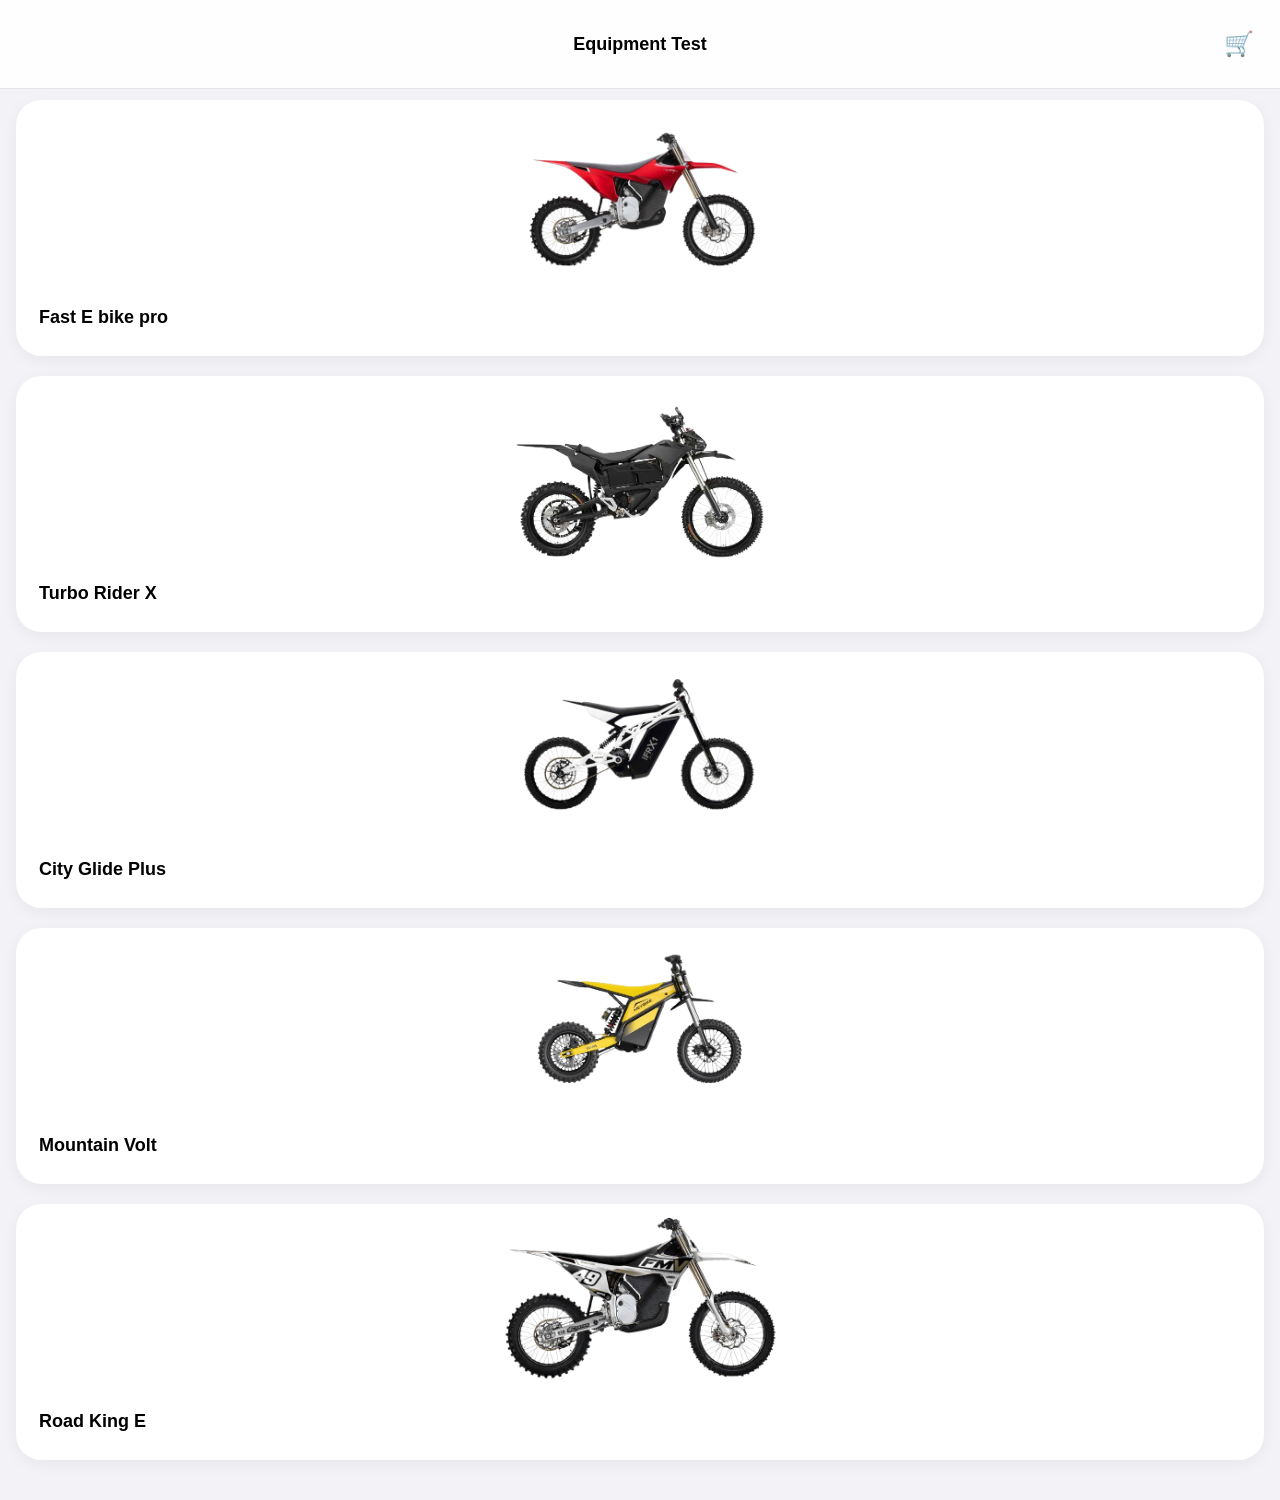
==== ebikes.html @ 074dff37 "Add files via upload" ====
<!DOCTYPE html>
<html lang="pl">
<head>
    <meta charset="UTF-8">
    <meta name="viewport" content="width=device-width, initial-scale=1.0, user-scalable=no, viewport-fit=cover">
    <title>E-bikes App Fix</title>
    <style>
        :root {
            --bg-color: #f2f2f7;
            --card-bg: #ffffff;
            --accent-color: #007aff;
            --radius: 25px;
        }

        body {
            font-family: -apple-system, BlinkMacSystemFont, sans-serif;
            background-color: var(--bg-color);
            margin: 0;
            padding: 0;
        }

        /* Nagłówek - Wyśrodkowany tytuł */
        header {
            position: fixed;
            top: 0;
            width: 100%;
            height: 88px;
            background: rgba(255, 255, 255, 0.9);
            backdrop-filter: blur(20px);
            -webkit-backdrop-filter: blur(20px);
            display: flex;
            align-items: center;
            justify-content: center;
            z-index: 1000;
            border-bottom: 0.5px solid rgba(0,0,0,0.1);
        }

        header h1 {
            font-size: 18px;
            font-weight: 600;
            margin: 0;
        }

        .cart-btn {
            position: absolute;
            right: 20px;
            font-size: 24px;
            background: none;
            border: none;
            cursor: pointer;
        }

        /* Lista rowerów */
        .bike-list {
            padding: 100px 16px 40px 16px;
            display: flex;
            flex-direction: column;
            gap: 20px;
        }

        .bike-card {
            background: var(--card-bg);
            border-radius: var(--radius);
            overflow: hidden;
            box-shadow: 0 4px 15px rgba(0,0,0,0.05);
            position: relative;
            cursor: pointer;
            transition: all 0.3s ease;
            border: 3px solid transparent; /* Miejsce na podświetlenie */
            height: 250px;
        }

        /* Styl dla zaznaczonego roweru */
        .bike-card.selected {
            border-color: var(--accent-color);
            box-shadow: 0 0 20px rgba(0, 122, 255, 0.3);
            transform: scale(1.02);
        }

        .bike-card img {
            margin: 0 auto;
            height: 75%;
            object-fit: cover;
            display: block;
        }

        .bike-info {
            padding: 16px 20px;
            font-size: 18px;
            font-weight: 700;
        }

        /* Emotki ognia - Fix pozycji */
        .fire-particle {
            position: absolute;
            pointer-events: none;
            font-size: 35px;
            z-index: 9999;
            animation: fireBurst 0.8s ease-out forwards;
        }

@keyframes fireBurst {
            0% {
                transform: translate(0, 0) scale(1);
                opacity: 0;
            }
            15% {
                opacity: 1;
            }
            80% {
                opacity: 0.8;
            }
            100% {
                transform: translate(var(--dx), var(--dy)) scale(1.5);
                opacity: 0;
            }
        }

        /* Modal - Środek ekranu */
        .modal-overlay {
            display: none;
            position: fixed;
            inset: 0;
            background: rgba(0,0,0,0.7);
            z-index: 3000;
            justify-content: center;
            align-items: center;
            backdrop-filter: blur(8px);
        }

        .modal-content {
            background: #1c1c1e;
            color: white;
            width: 85%;
            max-width: 350px;
            border-radius: 30px;
            padding: 25px;
            text-align: center;
            animation: popIn 0.3s cubic-bezier(0.175, 0.885, 0.32, 1.275);
        }

        @keyframes popIn { from { transform: scale(0.5); opacity: 0; } to { transform: scale(1); opacity: 1; } }

        .cart-item {
            display: flex;
            align-items: center;
            gap: 12px;
            margin-bottom: 10px;
            background: rgba(255,255,255,0.1);
            padding: 8px;
            border-radius: 12px;
        }

        .cart-item img {
            width: 45px; height: 45px; border-radius: 8px; object-fit: cover;
        }

        .btn-insights {
            background: var(--accent-color);
            color: white;
            border: none;
            padding: 16px;
            width: 100%;
            border-radius: 16px;
            font-size: 16px;
            font-weight: 600;
            margin-top: 20px;
        }

        /* Ciężarówka - Nad wszystkim */
        #truck-overlay {
            display: none;
            position: fixed;
            inset: 0;
            background: rgba(0,0,0,0.95);
            z-index: 9999;
            flex-direction: column;
            justify-content: center;
            align-items: center;
            color: white;
        }

        .truck-img {
            width: 160px;
            animation: truckMove 1s infinite alternate ease-in-out;
        }

        @keyframes truckMove {
            from { transform: translateX(-20px); }
            to { transform: translateX(20px); }
        }
    </style>
</head>
<body>

    <header>
        <h1>Equipment Test</h1>
        <button class="cart-btn" onclick="openCart()">🛒</button>
    </header>

    <div class="bike-list">
        <div class="bike-card" onclick="bikeSelected(this, 'Fast E bike Pro', 'bike1.png')">
            <img src="bike1.png" onerror="this.src='https://picsum.photos/seed/b1/500/300'">
            <div class="bike-info">Fast E bike pro</div>
        </div>
        <div class="bike-card" onclick="bikeSelected(this, 'Turbo Rider X', 'bike2.png')">
            <img src="bike2.png" onerror="this.src='https://picsum.photos/seed/b2/500/300'">
            <div class="bike-info">Turbo Rider X</div>
        </div>
        <div class="bike-card" onclick="bikeSelected(this, 'City Glide Plus', 'bike3.png')">
            <img src="bike3.png" onerror="this.src='https://picsum.photos/seed/b3/500/300'">
            <div class="bike-info">City Glide Plus</div>
        </div>
        <div class="bike-card" onclick="bikeSelected(this, 'Mountain Volt', 'bike4.png')">
            <img src="bike4.png" onerror="this.src='https://picsum.photos/seed/b4/500/300'">
            <div class="bike-info">Mountain Volt</div>
        </div>
        <div class="bike-card" onclick="bikeSelected(this, 'Road King E', 'bike5.png')">
            <img src="bike5.png" onerror="this.src='https://picsum.photos/seed/b5/500/300'">
            <div class="bike-info">Road King E</div>
        </div>
    </div>

    <div id="cart-modal" class="modal-overlay" onclick="closeCart()">
        <div class="modal-content" onclick="event.stopPropagation()">
            <h2>Twój wybór</h2>
            <div id="cart-items-container"></div>
            <button class="btn-insights" onclick="showTruck()">Get insights</button>
        </div>
    </div>

    <div id="truck-overlay">
        <img src="truck.png" class="truck-img" onerror="this.src='https://cdn-icons-png.flaticon.com/512/713/713292.png'">
    </div>

    <script>
        const cart = [];

        function bikeSelected(element, name, img) {
            // 1. Podświetlenie
            element.classList.toggle('selected');

            // 2. Dodawanie/Usuwanie z koszyka
            const index = cart.findIndex(item => item.name === name);
            if (index === -1) {
                cart.push({ name, img });
            } else {
                cart.splice(index, 1);
            }

            // 3. Ogień (Poprawiona pozycja uwzględniająca scroll)
            const rect = element.getBoundingClientRect();
            const scrollTop = window.pageYOffset || document.documentElement.scrollTop;

            for (let i = 0; i < 40; i++) {
                const fire = document.createElement('div');
                fire.className = 'fire-particle';
                fire.innerText = '🔥';

                // Obliczamy pozycję absolutną względem całej strony
                const startX = rect.left + Math.random() * rect.width;
                const startY = rect.top + scrollTop + Math.random() * rect.height;

                fire.style.left = startX + 'px';
                fire.style.top = startY + 'px';

                // Rozrzut
                const dx = (Math.random() - 0.5) * 350 + 'px';
                const dy = (Math.random() - 1) * 350 + 'px';
                fire.style.setProperty('--dx', dx);
                fire.style.setProperty('--dy', dy);

                document.body.appendChild(fire);
                fire.addEventListener('animationend', () => fire.remove());
            }
            updateCartUI();
        }

        function updateCartUI() {
            const container = document.getElementById('cart-items-container');
            if (cart.length === 0) {
                container.innerHTML = "<p>Koszyk jest pusty</p>";
                return;
            }
            container.innerHTML = cart.map(item => `
                <div class="cart-item">
                    <img src="${item.img}">
                    <span>${item.name}</span>
                </div>
            `).join('');
        }

        function openCart() { document.getElementById('cart-modal').style.display = 'flex'; }
        function closeCart() { document.getElementById('cart-modal').style.display = 'none'; }

        function showTruck() {
            closeCart();
            const truck = document.getElementById('truck-overlay');
            truck.style.display = 'flex';
            setTimeout(() => { truck.style.display = 'none'; }, 3000);
        }
    </script>
</body>
</html>
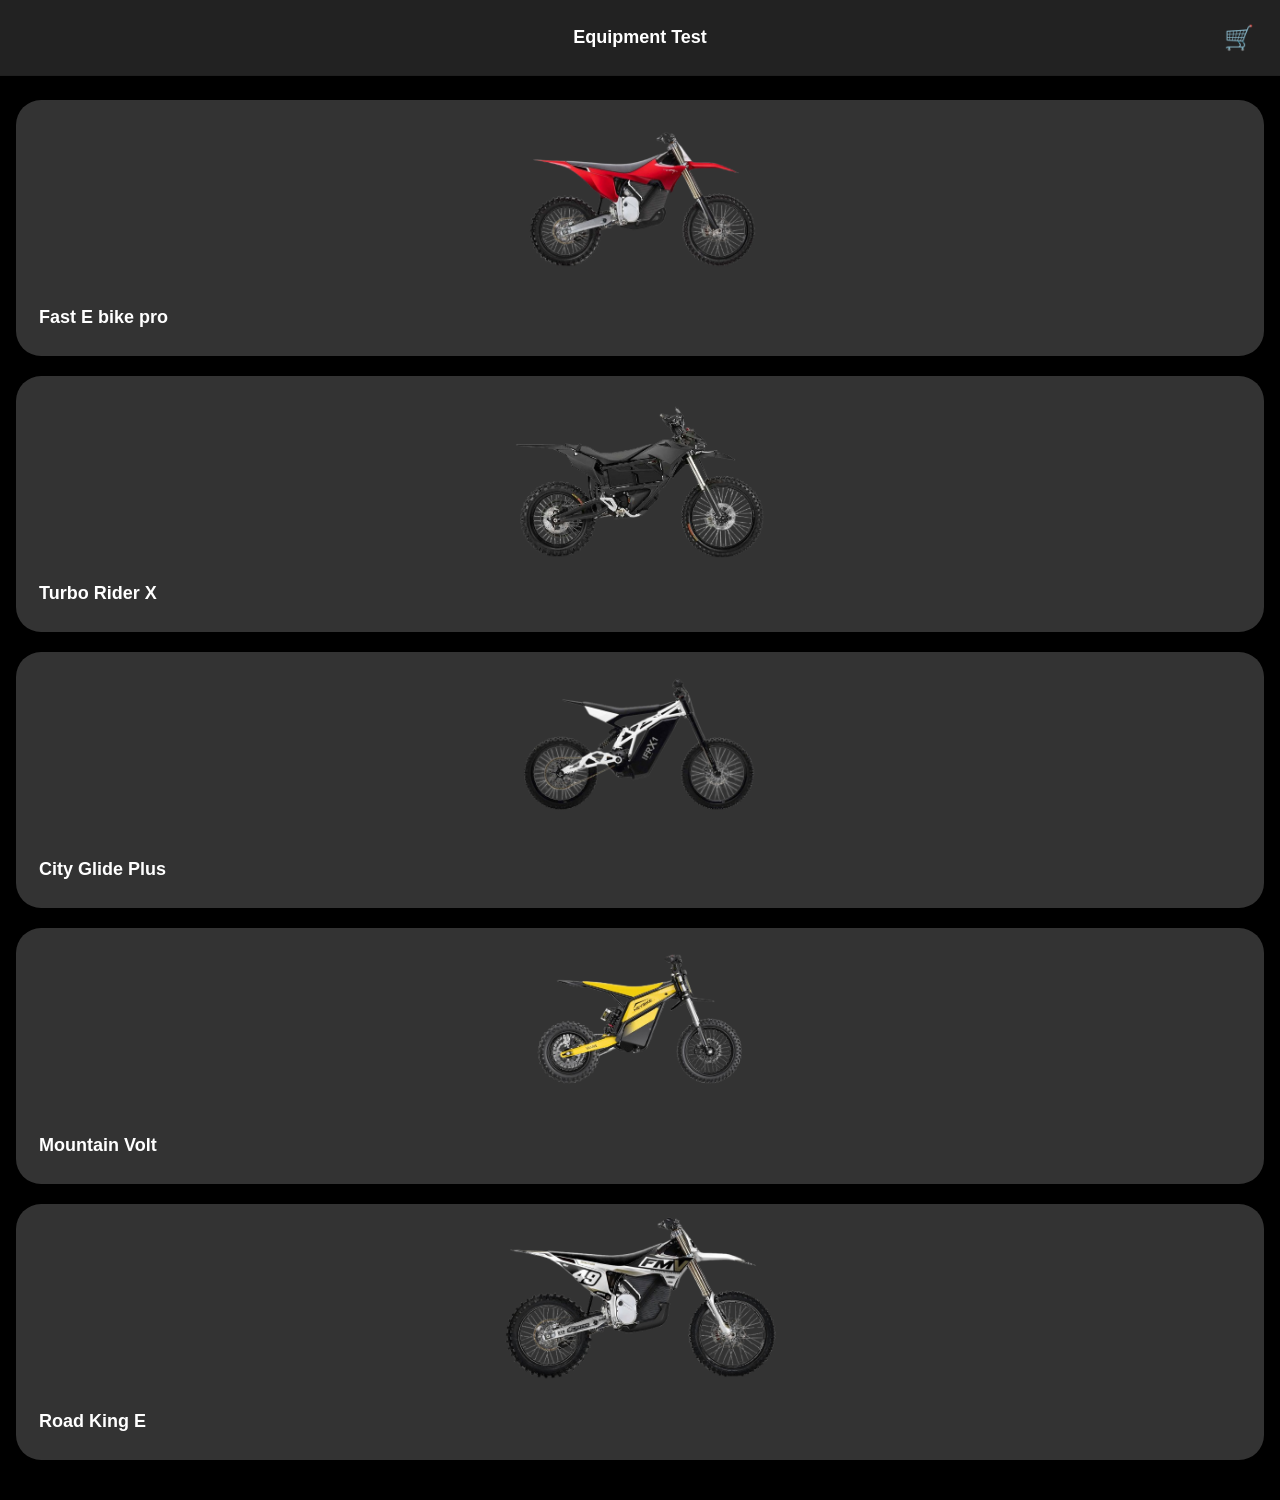
==== commit bbd1e56e: "Update ebikes.html" ====
--- a/ebikes.html
+++ b/ebikes.html
@@ -6,14 +6,15 @@
     <title>E-bikes App Fix</title>
     <style>
         :root {
-            --bg-color: #f2f2f7;
-            --card-bg: #ffffff;
+            --bg-color: #000000;
+            --card-bg: #333333;
             --accent-color: #007aff;
             --radius: 25px;
         }
 
         body {
             font-family: -apple-system, BlinkMacSystemFont, sans-serif;
+            color: white;
             background-color: var(--bg-color);
             margin: 0;
             padding: 0;
@@ -24,8 +25,8 @@
             position: fixed;
             top: 0;
             width: 100%;
-            height: 88px;
-            background: rgba(255, 255, 255, 0.9);
+            height: 75px;
+            background: #222222;
             backdrop-filter: blur(20px);
             -webkit-backdrop-filter: blur(20px);
             display: flex;
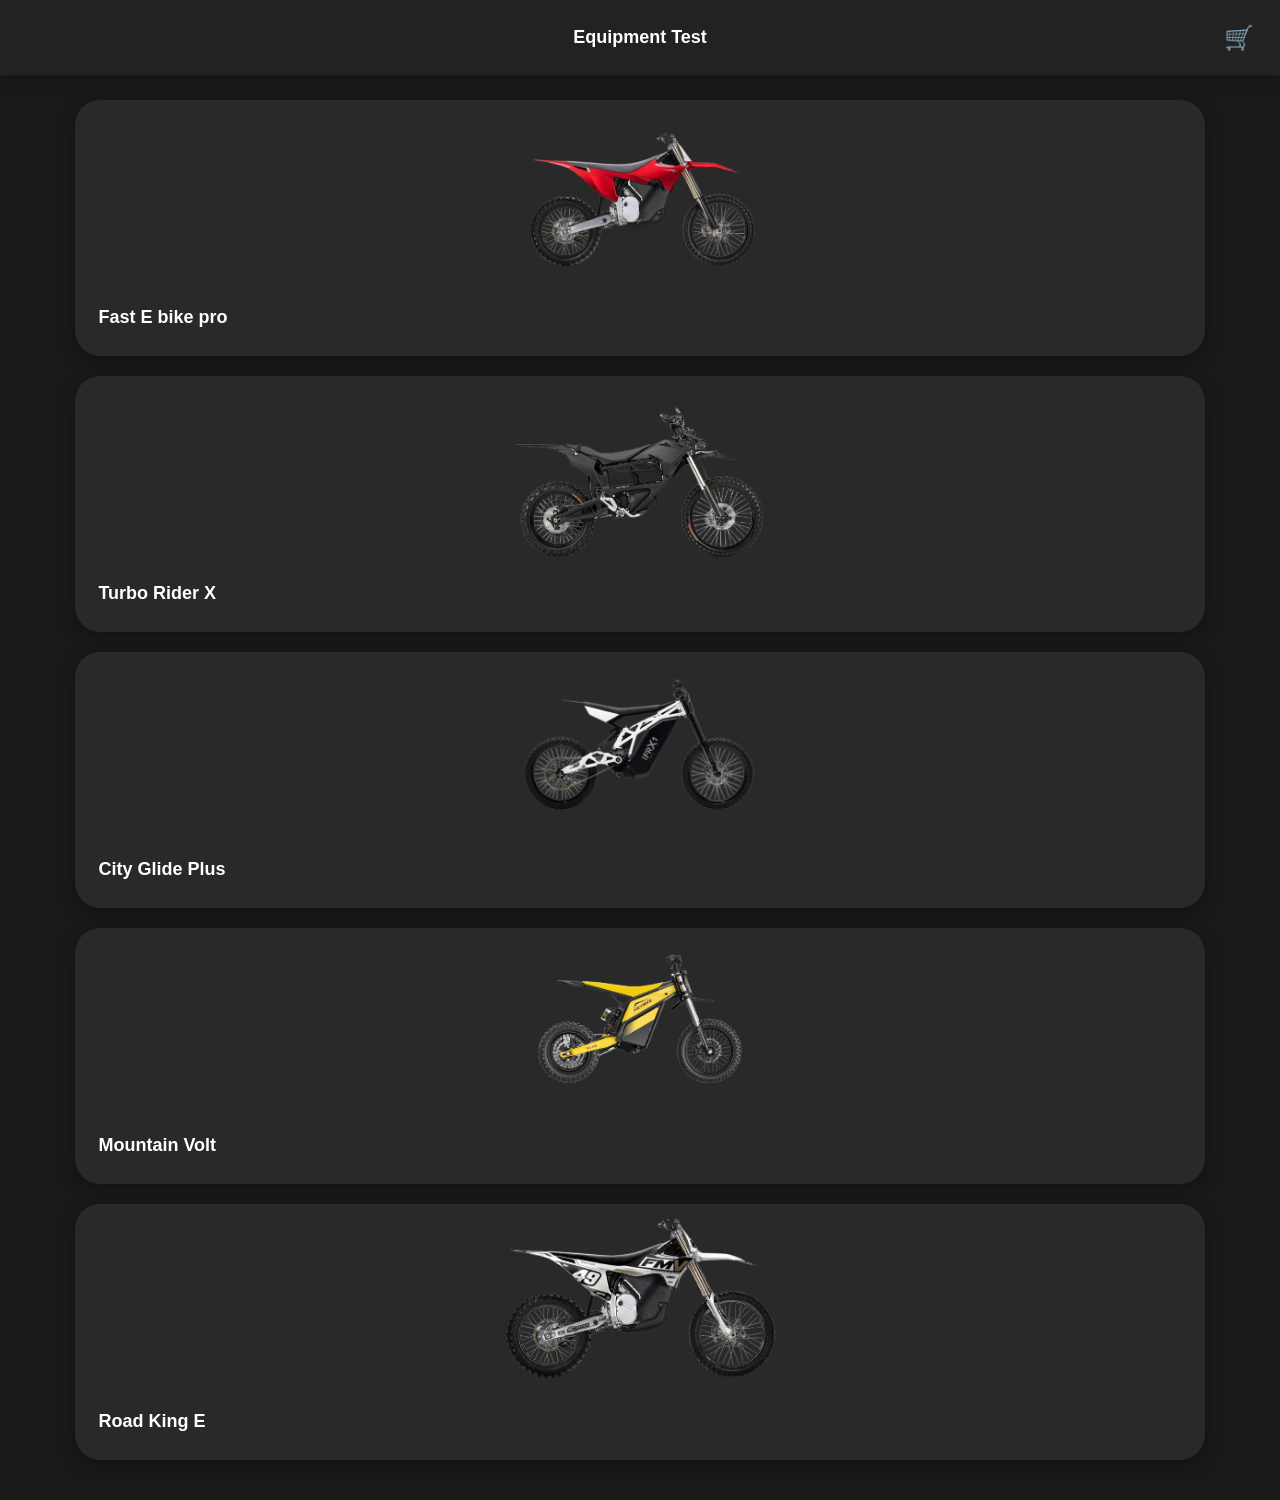
==== commit 1f4c6710: "Update ebikes.html" ====
--- a/ebikes.html
+++ b/ebikes.html
@@ -6,8 +6,8 @@
     <title>E-bikes App Fix</title>
     <style>
         :root {
-            --bg-color: #000000;
-            --card-bg: #333333;
+            --bg-color: #191919;
+            --card-bg: #292929;
             --accent-color: #007aff;
             --radius: 25px;
         }
@@ -33,7 +33,8 @@
             align-items: center;
             justify-content: center;
             z-index: 1000;
-            border-bottom: 0.5px solid rgba(0,0,0,0.1);
+            border-bottom: 0.5px solid rgba(0,0,0,0.2);
+            box-shadow: 0 4px 15px rgba(0,0,0, 0.2);
         }
 
         header h1 {
@@ -56,6 +57,7 @@
             padding: 100px 16px 40px 16px;
             display: flex;
             flex-direction: column;
+            align-items: center;
             gap: 20px;
         }
 
@@ -63,12 +65,13 @@
             background: var(--card-bg);
             border-radius: var(--radius);
             overflow: hidden;
-            box-shadow: 0 4px 15px rgba(0,0,0,0.05);
+            box-shadow: 0 4px 15px rgba(0,0,0, 0.3);
             position: relative;
             cursor: pointer;
             transition: all 0.3s ease;
             border: 3px solid transparent; /* Miejsce na podświetlenie */
             height: 250px;
+            width: 90%;
         }
 
         /* Styl dla zaznaczonego roweru */
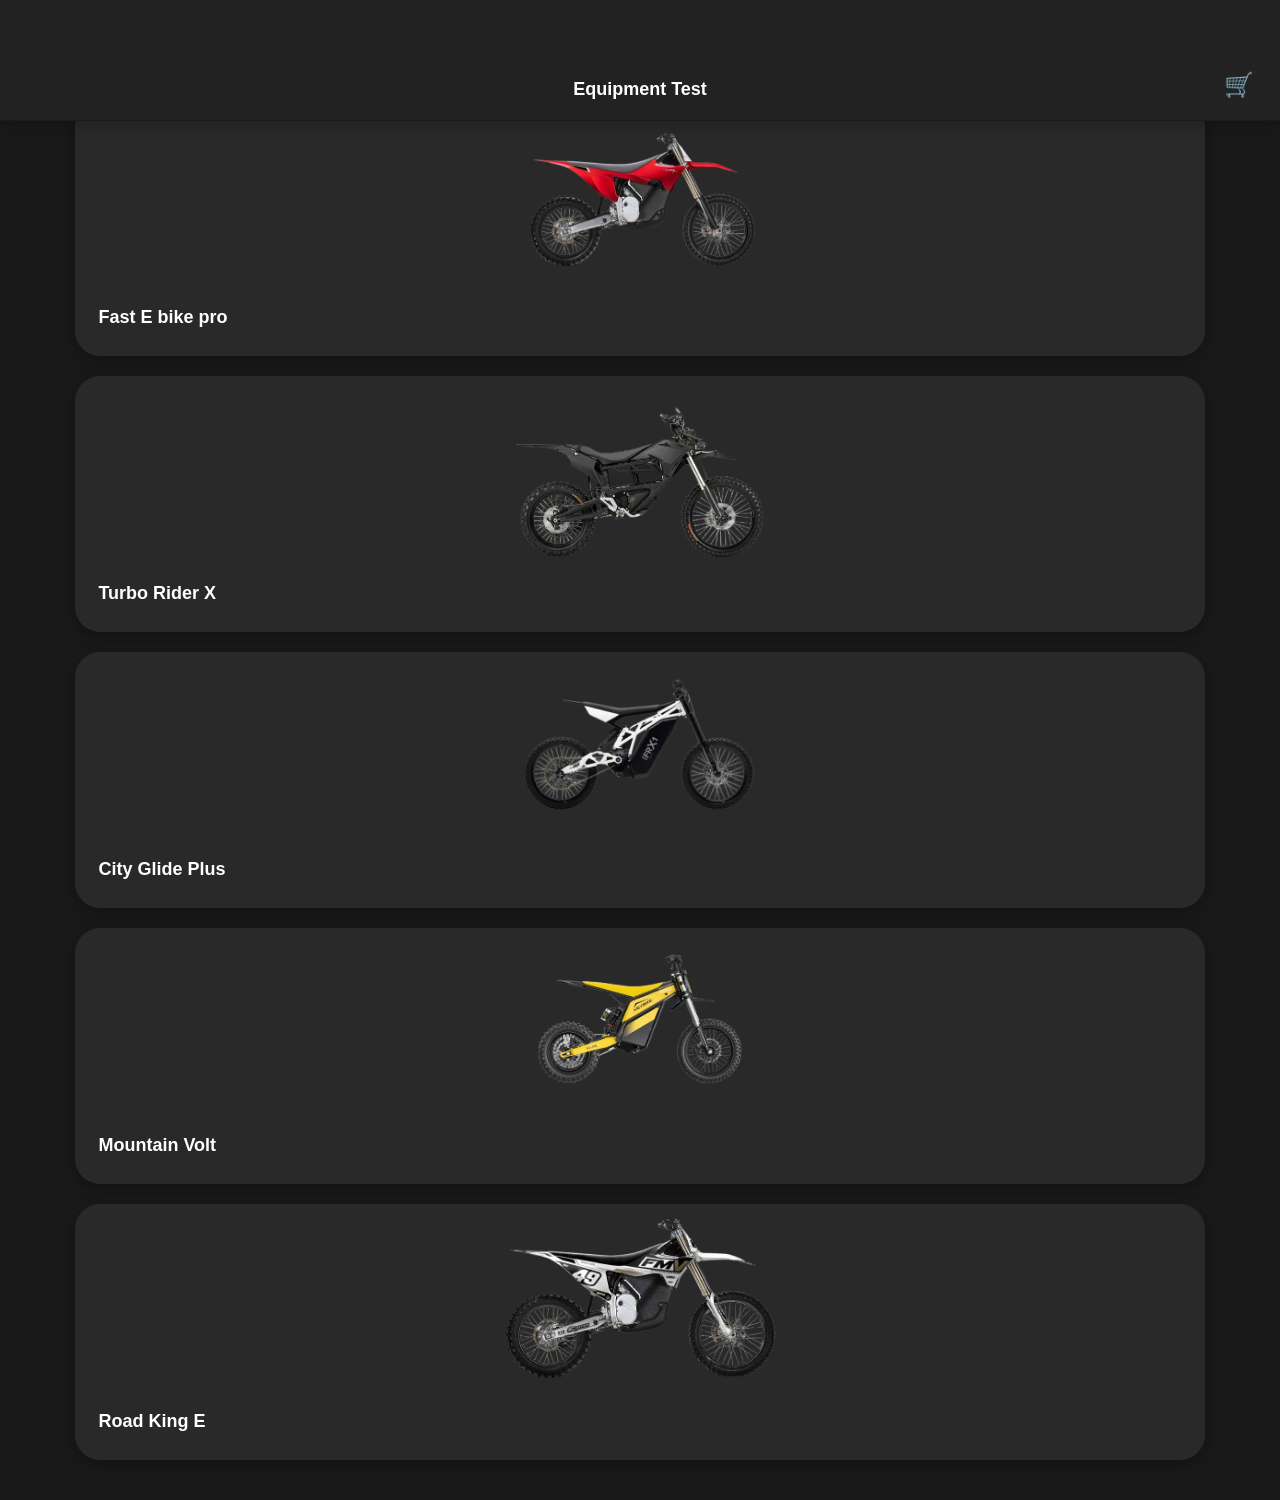
==== commit cf1fff9d: "Update ebikes.html" ====
--- a/ebikes.html
+++ b/ebikes.html
@@ -25,16 +25,17 @@
             position: fixed;
             top: 0;
             width: 100%;
-            height: 75px;
+            height: 100px;
             background: #222222;
             backdrop-filter: blur(20px);
             -webkit-backdrop-filter: blur(20px);
             display: flex;
-            align-items: center;
+            align-items: end;
             justify-content: center;
             z-index: 1000;
             border-bottom: 0.5px solid rgba(0,0,0,0.2);
             box-shadow: 0 4px 15px rgba(0,0,0, 0.2);
+            padding-bottom: 20px;
         }
 
         header h1 {
